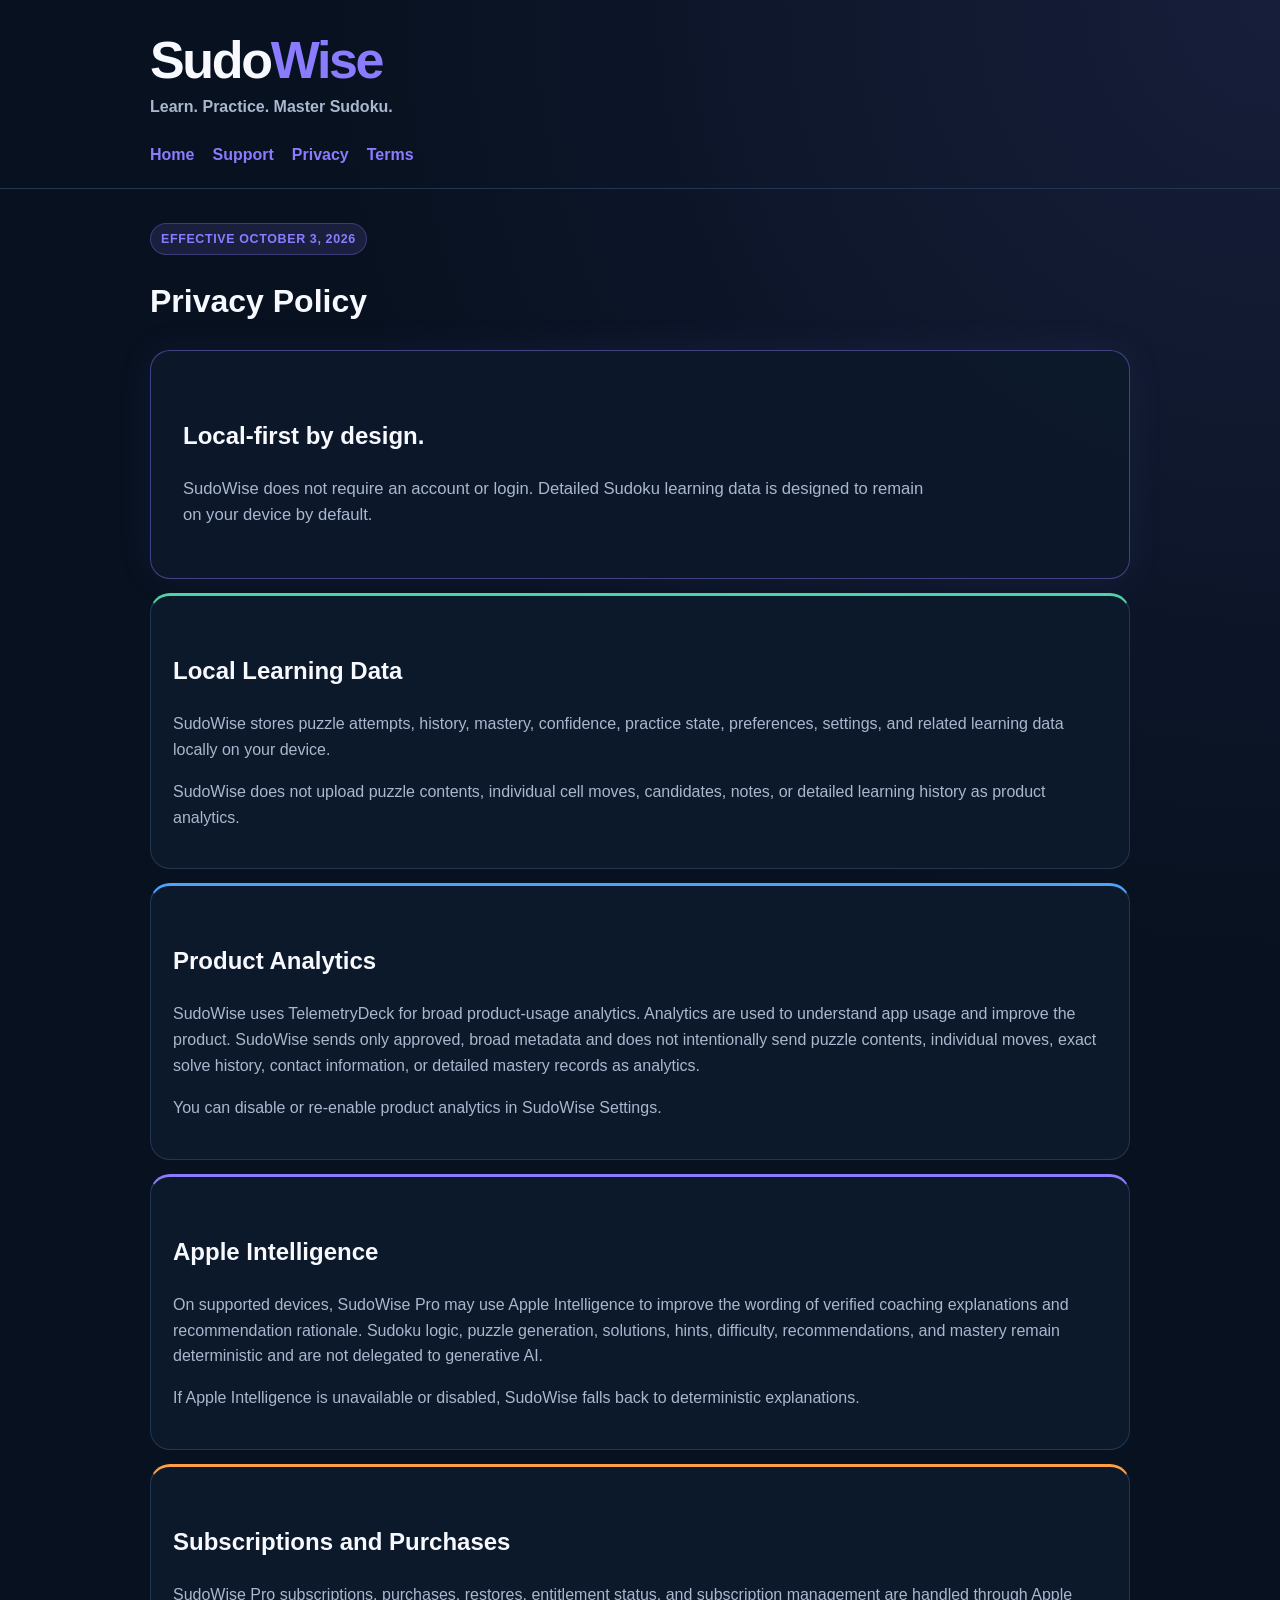
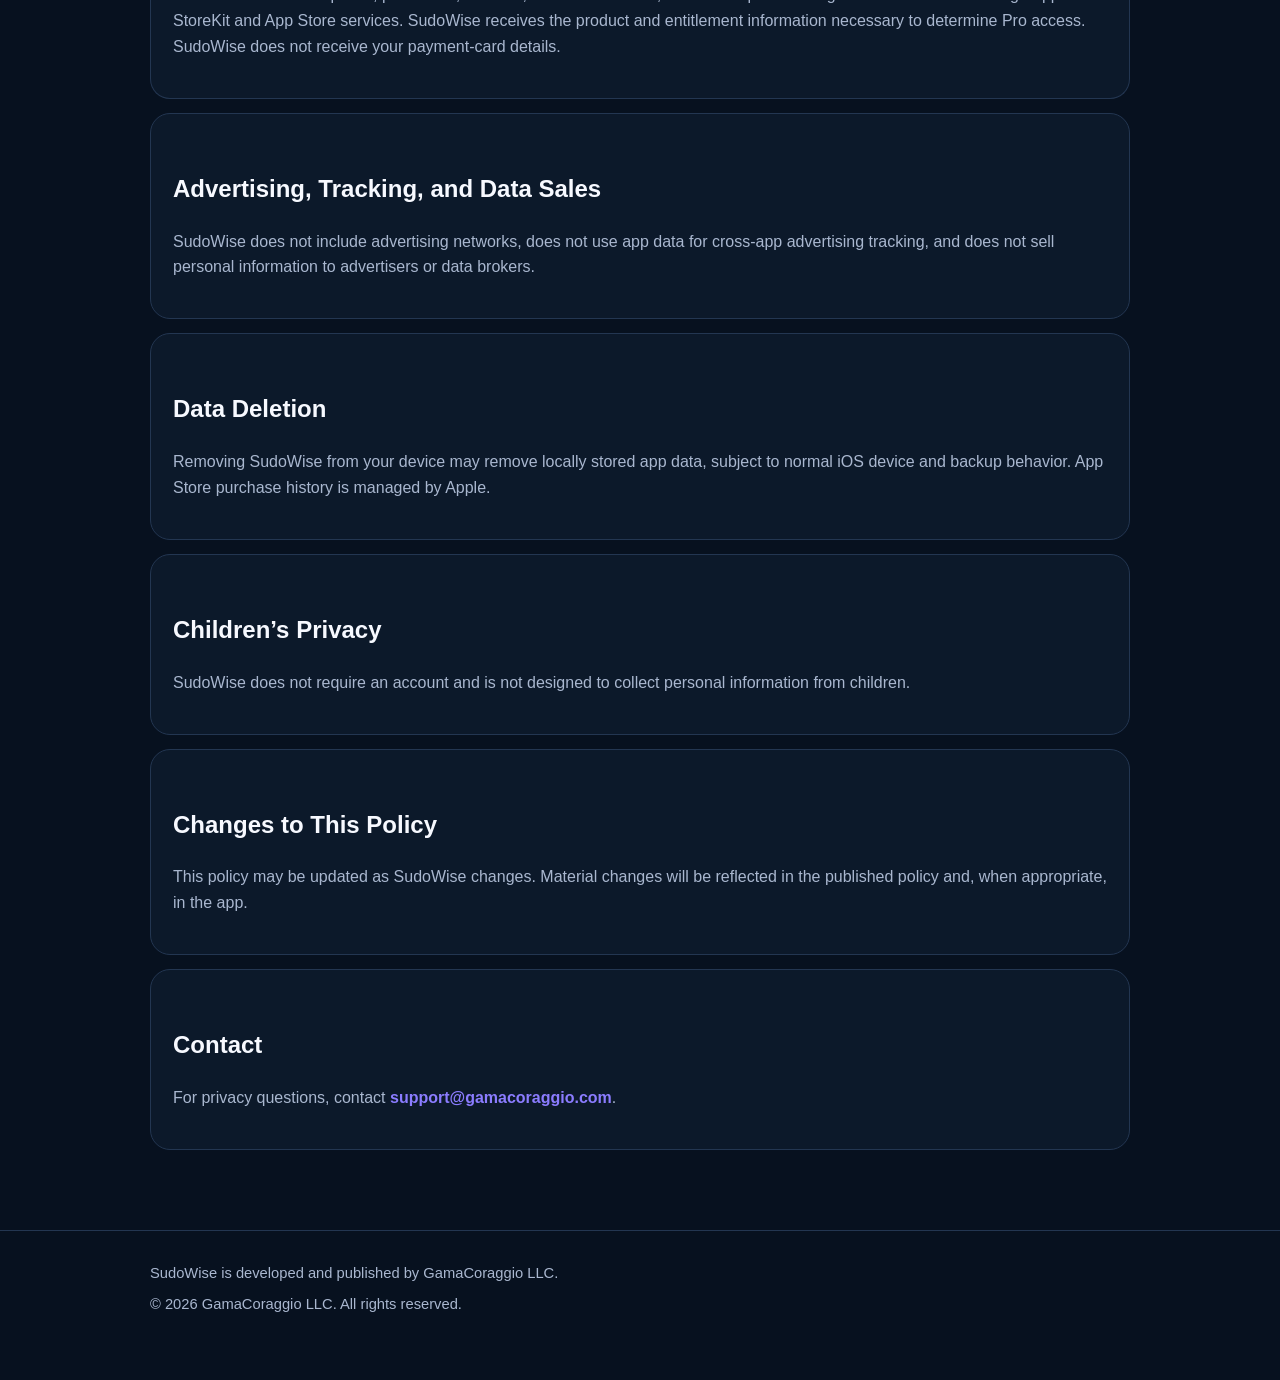
==== privacy/index.html @ 28a34da1 "feat: launch SudoWise website" ====
<!doctype html>
<html lang="en">
<head>
  <meta charset="utf-8">
  <meta name="viewport" content="width=device-width,initial-scale=1">
  <meta name="description" content="SudoWise Privacy Policy.">
  <title>Privacy Policy | SudoWise</title>
  <link rel="stylesheet" href="/styles.css">
</head>
<body>
<header><div class="wrap">
  <div class="brand"><a href="/">Sudo<span class="brand-wise">Wise</span></a></div>
  <p class="tagline">Learn. Practice. Master Sudoku.</p>
  <nav><a href="/">Home</a><a href="/support/">Support</a><a href="/privacy/">Privacy</a><a href="/terms/">Terms</a></nav>
</div></header>

<main class="wrap">
  <span class="badge">Effective October 3, 2026</span>
  <h1>Privacy Policy</h1>

  <section class="hero">
    <h2>Local-first by design.</h2>
    <p>SudoWise does not require an account or login. Detailed Sudoku learning data is designed to remain on your device by default.</p>
  </section>

  <section class="card green">
    <h2>Local Learning Data</h2>
    <p>SudoWise stores puzzle attempts, history, mastery, confidence, practice state, preferences, settings, and related learning data locally on your device.</p>
    <p>SudoWise does not upload puzzle contents, individual cell moves, candidates, notes, or detailed learning history as product analytics.</p>
  </section>

  <section class="card blue">
    <h2>Product Analytics</h2>
    <p>
      SudoWise uses TelemetryDeck for broad product-usage analytics. Analytics are used to understand app usage and improve the product.
      SudoWise sends only approved, broad metadata and does not intentionally send puzzle contents, individual moves, exact solve history,
      contact information, or detailed mastery records as analytics.
    </p>
    <p>You can disable or re-enable product analytics in SudoWise Settings.</p>
  </section>

  <section class="card violet">
    <h2>Apple Intelligence</h2>
    <p>
      On supported devices, SudoWise Pro may use Apple Intelligence to improve the wording of verified coaching explanations and recommendation rationale.
      Sudoku logic, puzzle generation, solutions, hints, difficulty, recommendations, and mastery remain deterministic and are not delegated to generative AI.
    </p>
    <p>If Apple Intelligence is unavailable or disabled, SudoWise falls back to deterministic explanations.</p>
  </section>

  <section class="card orange">
    <h2>Subscriptions and Purchases</h2>
    <p>
      SudoWise Pro subscriptions, purchases, restores, entitlement status, and subscription management are handled through Apple StoreKit and App Store services.
      SudoWise receives the product and entitlement information necessary to determine Pro access. SudoWise does not receive your payment-card details.
    </p>
  </section>

  <section class="card">
    <h2>Advertising, Tracking, and Data Sales</h2>
    <p>SudoWise does not include advertising networks, does not use app data for cross-app advertising tracking, and does not sell personal information to advertisers or data brokers.</p>
  </section>

  <section class="card">
    <h2>Data Deletion</h2>
    <p>Removing SudoWise from your device may remove locally stored app data, subject to normal iOS device and backup behavior. App Store purchase history is managed by Apple.</p>
  </section>

  <section class="card">
    <h2>Children’s Privacy</h2>
    <p>SudoWise does not require an account and is not designed to collect personal information from children.</p>
  </section>

  <section class="card">
    <h2>Changes to This Policy</h2>
    <p>This policy may be updated as SudoWise changes. Material changes will be reflected in the published policy and, when appropriate, in the app.</p>
  </section>

  <section class="card">
    <h2>Contact</h2>
    <p>For privacy questions, contact <a href="mailto:support@gamacoraggio.com">support@gamacoraggio.com</a>.</p>
  </section>
</main>

<footer><div class="wrap">
  <p>SudoWise is developed and published by GamaCoraggio LLC.</p>
  <p>&copy; 2026 GamaCoraggio LLC. All rights reserved.</p>
</div></footer>
</body>
</html>
---- styles.css ----
:root {
  --bg: #07111f;
  --surface: #0d1a2b;
  --surface-2: #122238;
  --border: #233651;
  --text: #f7f9ff;
  --secondary: #a9b7cf;
  --muted: #7888a2;
  --violet: #8b7cff;
  --violet-soft: rgba(139,124,255,.14);
  --blue: #4ba3ff;
  --green: #4ed3a7;
  --orange: #ff9f43;
}
* { box-sizing: border-box; }
html { scroll-behavior: smooth; }
body {
  margin: 0;
  font-family: -apple-system, BlinkMacSystemFont, "Segoe UI", sans-serif;
  background:
    radial-gradient(circle at top right, rgba(139,124,255,.12), transparent 30%),
    var(--bg);
  color: var(--text);
  line-height: 1.62;
}
.wrap { width: min(980px, calc(100% - 40px)); margin: 0 auto; }
header { padding: 34px 0 20px; border-bottom: 1px solid var(--border); }
.brand {
  margin: 0;
  font-size: clamp(2.15rem, 7vw, 3.25rem);
  line-height: 1;
  letter-spacing: -.045em;
  font-weight: 850;
}
.brand a { color: var(--text); text-decoration: none; }
.brand-wise { color: var(--violet); }
.tagline { margin: 8px 0 0; color: var(--secondary); font-weight: 650; }
nav { display: flex; flex-wrap: wrap; gap: 10px 18px; margin-top: 22px; }
a { color: var(--violet); text-decoration: none; font-weight: 680; }
a:hover { text-decoration: underline; }
main { padding: 34px 0 20px; }
.hero, .card {
  background: rgba(13,26,43,.96);
  border: 1px solid var(--border);
  border-radius: 20px;
}
.hero {
  padding: 32px;
  border-color: rgba(139,124,255,.42);
  box-shadow: 0 0 38px rgba(139,124,255,.08);
}
.hero h1 {
  margin: 8px 0 12px;
  font-size: clamp(2.15rem, 7vw, 3.3rem);
  line-height: 1.05;
  letter-spacing: -.04em;
}
.hero p { max-width: 760px; font-size: 1.04rem; color: var(--secondary); }
.badge {
  display: inline-block;
  padding: 5px 10px;
  border-radius: 999px;
  background: var(--violet-soft);
  border: 1px solid rgba(139,124,255,.3);
  color: var(--violet);
  font-size: .78rem;
  font-weight: 800;
  letter-spacing: .05em;
  text-transform: uppercase;
}
.actions { display: flex; flex-wrap: wrap; gap: 10px; margin-top: 20px; }
.button {
  display: inline-block;
  padding: 10px 15px;
  border-radius: 999px;
  background: var(--violet);
  color: #07111f;
  text-decoration: none;
  font-weight: 850;
}
.button.secondary {
  color: var(--text);
  background: var(--surface-2);
  border: 1px solid var(--border);
}
.button:hover { text-decoration: none; filter: brightness(1.05); }
h2 { margin-top: 34px; }
h3 { margin: 0 0 6px; }
p, li { color: var(--secondary); }
.grid { display: grid; grid-template-columns: repeat(2, minmax(0,1fr)); gap: 14px; }
.card { padding: 22px; margin: 14px 0; }
.card.violet { border-top: 3px solid var(--violet); }
.card.blue { border-top: 3px solid var(--blue); }
.card.green { border-top: 3px solid var(--green); }
.card.orange { border-top: 3px solid var(--orange); }
.note {
  padding: 14px 16px;
  border-radius: 13px;
  background: var(--surface-2);
  border: 1px solid var(--border);
}
footer {
  margin-top: 46px;
  padding: 24px 0 56px;
  border-top: 1px solid var(--border);
  font-size: .92rem;
}
footer p { margin: 7px 0; }
code { color: #d7ddff; }
@media (max-width: 680px) {
  .grid { grid-template-columns: 1fr; }
  .hero { padding: 23px; }
}
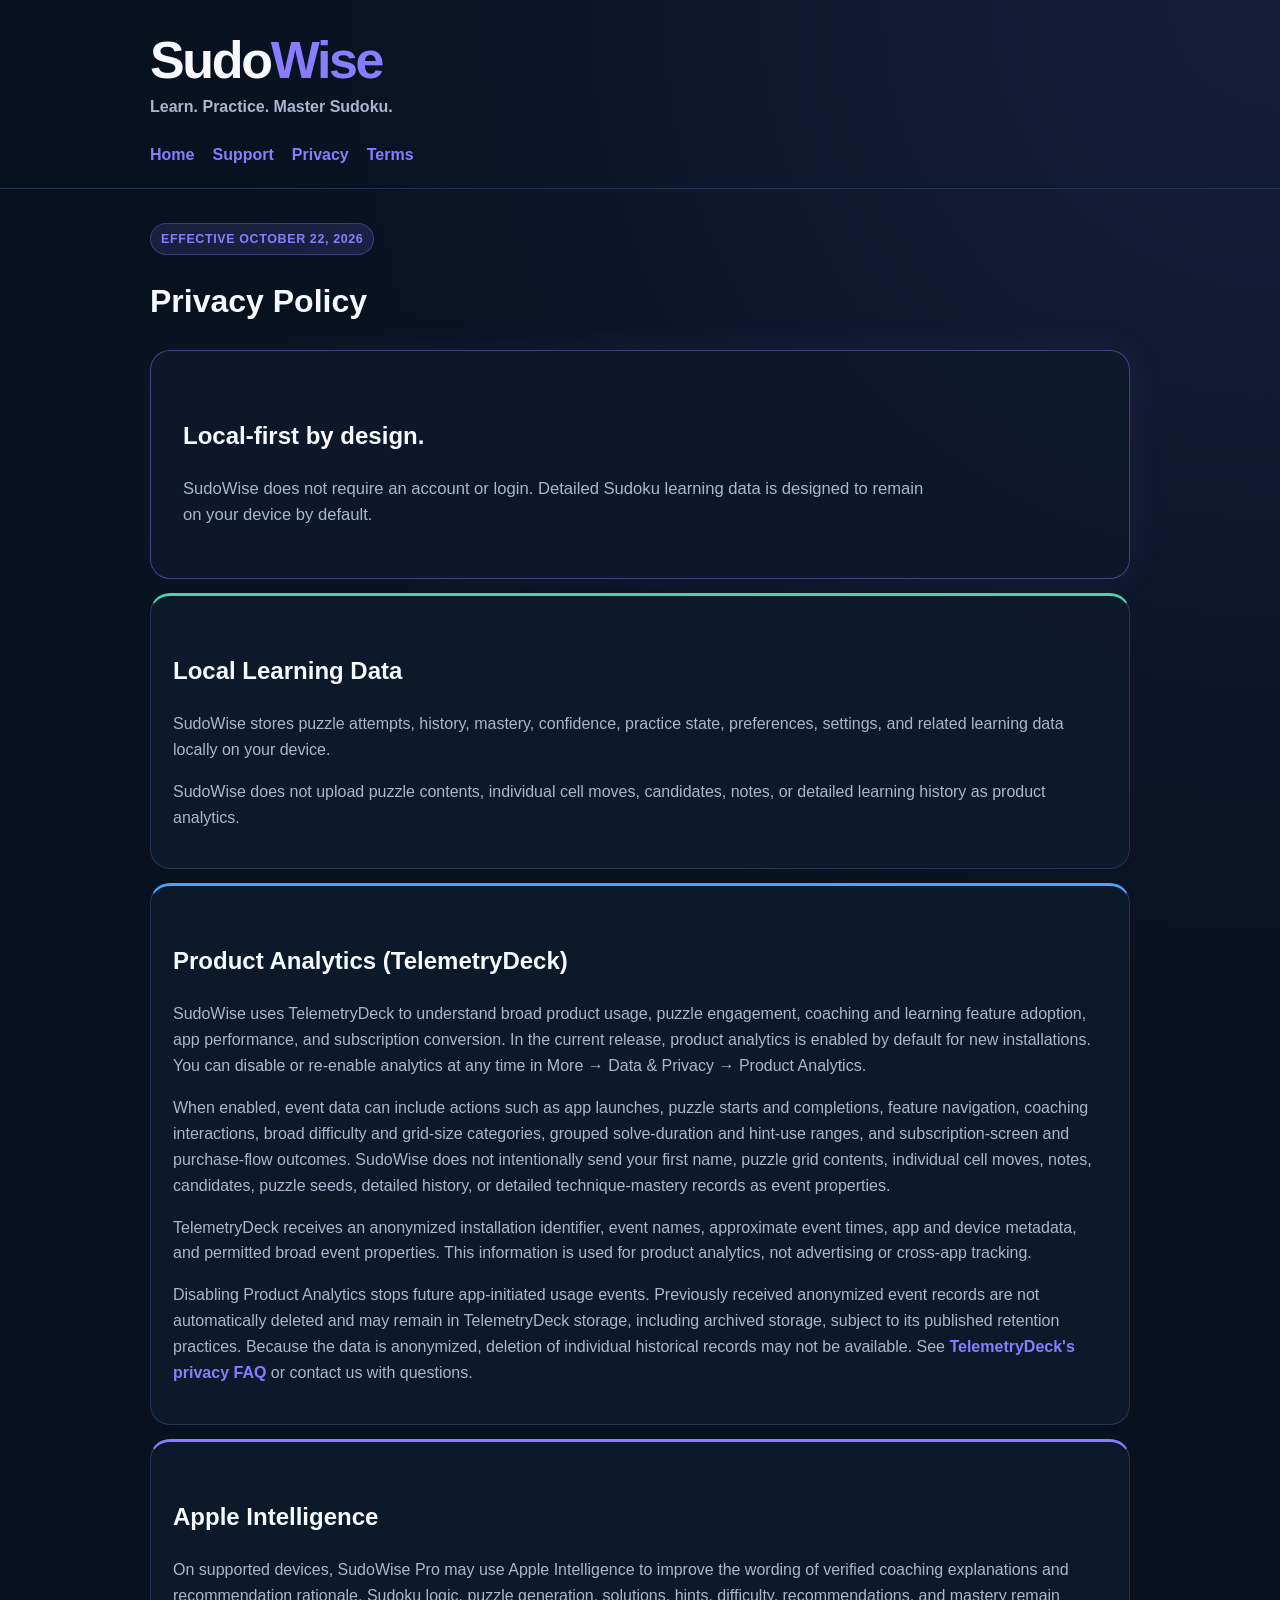
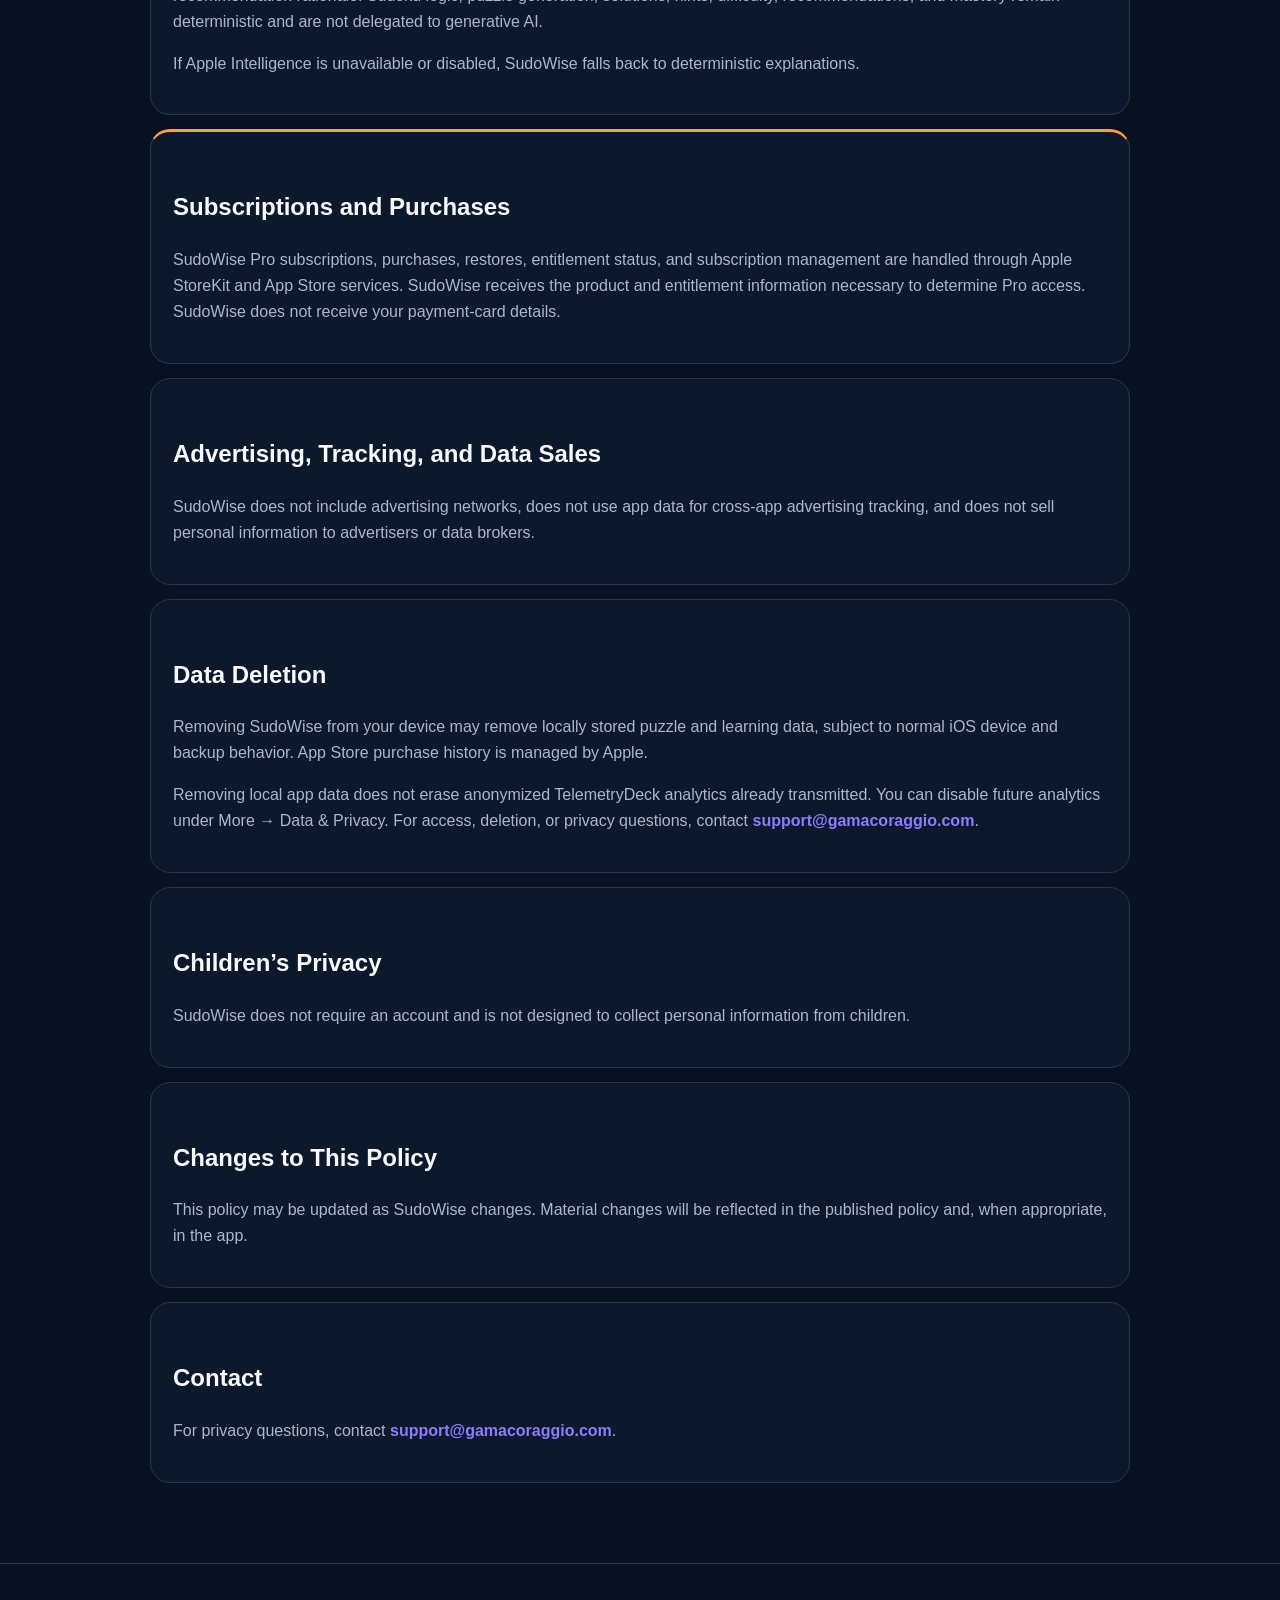
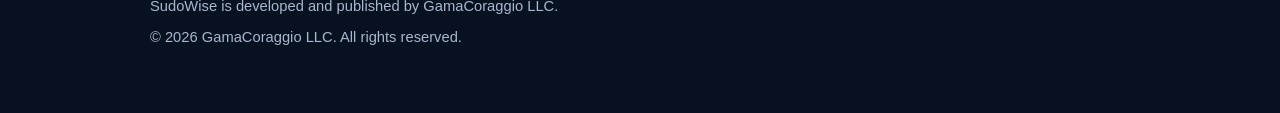
==== commit e5a8cee2: "Update GamaCoraggio app privacy and future integration notices" ====
--- a/privacy/index.html
+++ b/privacy/index.html
@@ -5,7 +5,7 @@
   <meta name="viewport" content="width=device-width,initial-scale=1">
   <meta name="description" content="SudoWise Privacy Policy.">
   <title>Privacy Policy | SudoWise</title>
-  <link rel="stylesheet" href="/styles.css">
+  <link rel="stylesheet" href="../styles.css">
 </head>
 <body>
 <header><div class="wrap">
@@ -15,7 +15,8 @@
 </div></header>
 
 <main class="wrap">
-  <span class="badge">Effective October 3, 2026</span>
+  <span class="badge">Effective October 22, 2026</span>
+  <!-- Privacy and Analytics Disclosure — October 22, 2026 -->
   <h1>Privacy Policy</h1>
 
   <section class="hero">
@@ -30,13 +31,38 @@
   </section>
 
   <section class="card blue">
-    <h2>Product Analytics</h2>
+    <h2>Product Analytics (TelemetryDeck)</h2>
     <p>
-      SudoWise uses TelemetryDeck for broad product-usage analytics. Analytics are used to understand app usage and improve the product.
-      SudoWise sends only approved, broad metadata and does not intentionally send puzzle contents, individual moves, exact solve history,
-      contact information, or detailed mastery records as analytics.
+      SudoWise uses TelemetryDeck to understand broad product usage, puzzle
+      engagement, coaching and learning feature adoption, app performance,
+      and subscription conversion. In the current release, product analytics
+      is enabled by default for new installations. You can disable or re-enable
+      analytics at any time in More &rarr; Data &amp; Privacy &rarr; Product Analytics.
     </p>
-    <p>You can disable or re-enable product analytics in SudoWise Settings.</p>
+    <p>
+      When enabled, event data can include actions such as app launches, puzzle
+      starts and completions, feature navigation, coaching interactions, broad
+      difficulty and grid-size categories, grouped solve-duration and hint-use
+      ranges, and subscription-screen and purchase-flow outcomes. SudoWise does
+      not intentionally send your first name, puzzle grid contents, individual
+      cell moves, notes, candidates, puzzle seeds, detailed history, or detailed
+      technique-mastery records as event properties.
+    </p>
+    <p>
+      TelemetryDeck receives an anonymized installation identifier, event
+      names, approximate event times, app and device metadata, and permitted
+      broad event properties. This information is used for product analytics,
+      not advertising or cross-app tracking.
+    </p>
+    <p>
+      Disabling Product Analytics stops future app-initiated usage events.
+      Previously received anonymized event records are not automatically deleted
+      and may remain in TelemetryDeck storage, including archived storage,
+      subject to its published retention practices. Because the data is
+      anonymized, deletion of individual historical records may not be available.
+      See <a href="https://telemetrydeck.com/docs/guides/privacy-faq/">TelemetryDeck's privacy FAQ</a>
+      or contact us with questions.
+    </p>
   </section>
 
   <section class="card violet">
@@ -63,7 +89,8 @@
 
   <section class="card">
     <h2>Data Deletion</h2>
-    <p>Removing SudoWise from your device may remove locally stored app data, subject to normal iOS device and backup behavior. App Store purchase history is managed by Apple.</p>
+    <p>Removing SudoWise from your device may remove locally stored puzzle and learning data, subject to normal iOS device and backup behavior. App Store purchase history is managed by Apple.</p>
+    <p>Removing local app data does not erase anonymized TelemetryDeck analytics already transmitted. You can disable future analytics under More &rarr; Data &amp; Privacy. For access, deletion, or privacy questions, contact <a href="mailto:support@gamacoraggio.com">support@gamacoraggio.com</a>.</p>
   </section>
 
   <section class="card">
@@ -86,5 +113,6 @@
   <p>SudoWise is developed and published by GamaCoraggio LLC.</p>
   <p>&copy; 2026 GamaCoraggio LLC. All rights reserved.</p>
 </div></footer>
+  <!-- GC 2026-10-22 coordinated Garmin + four-app privacy update -->
 </body>
 </html>
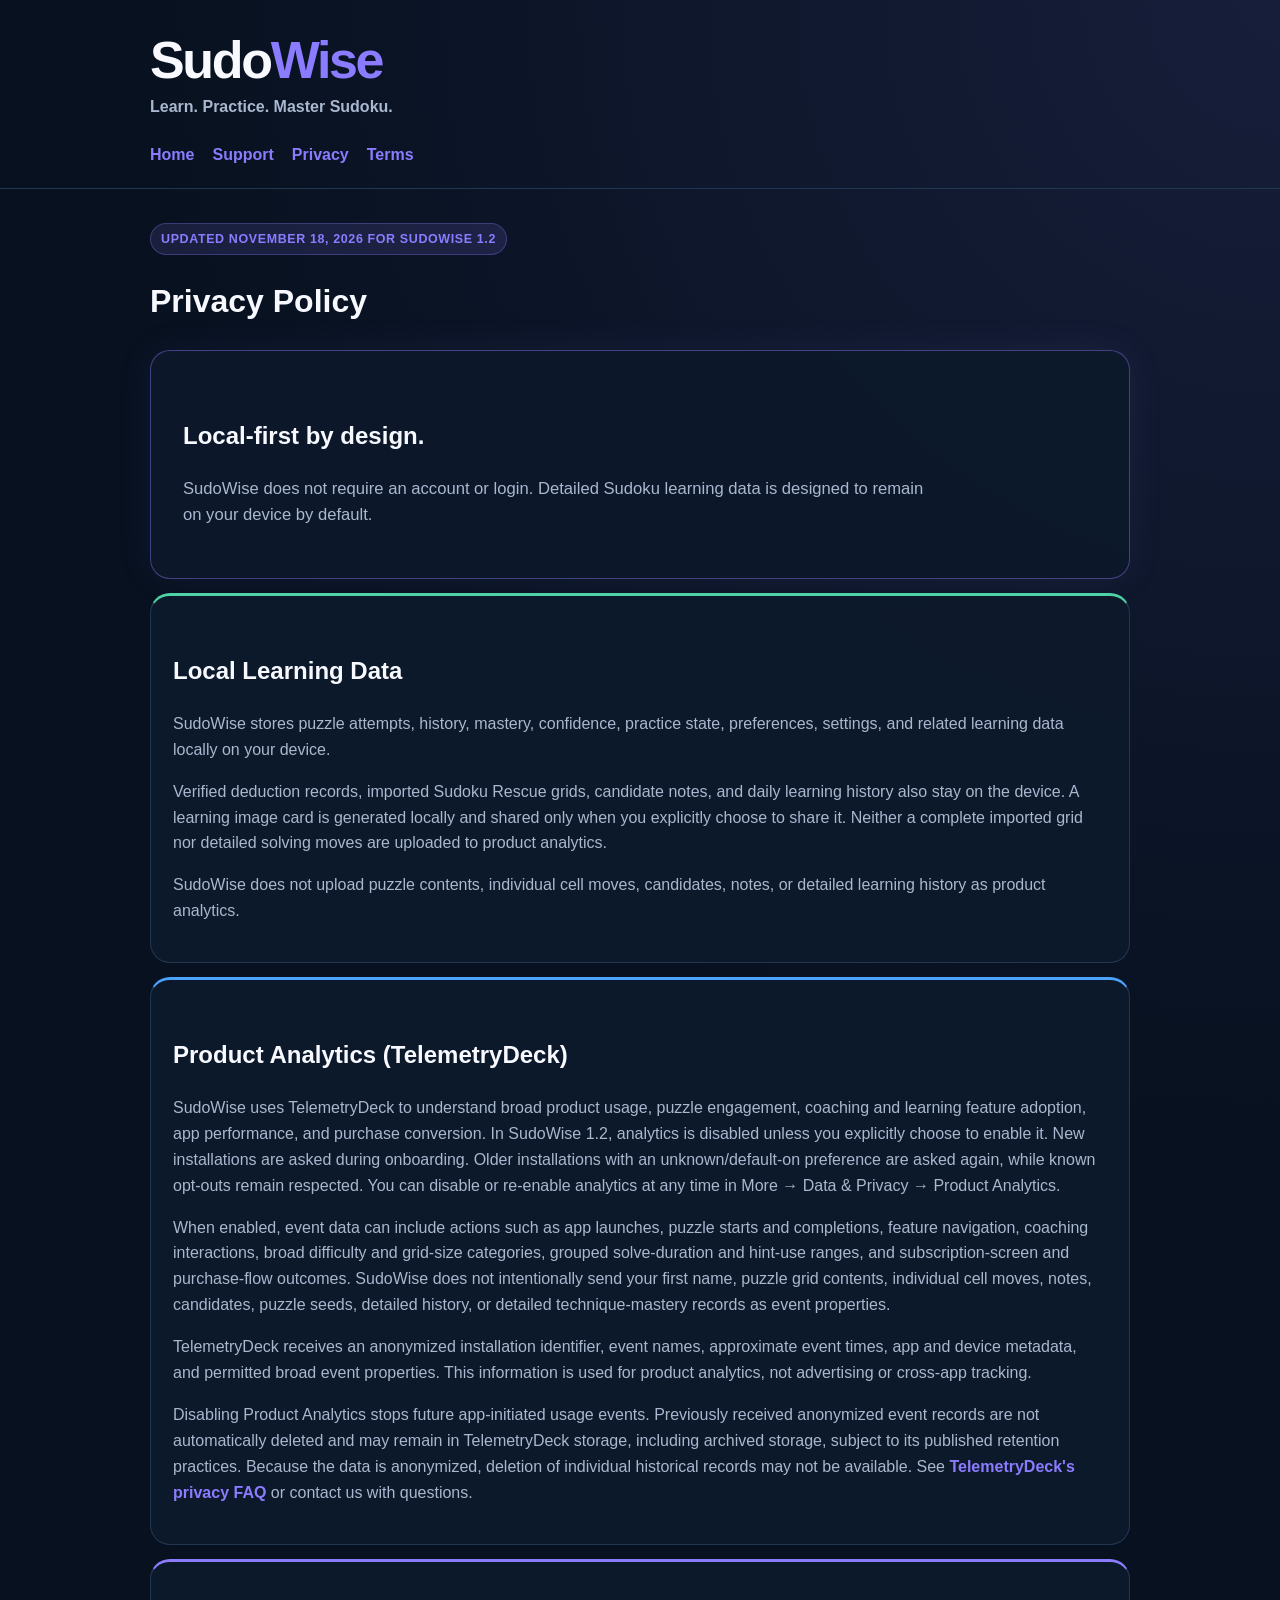
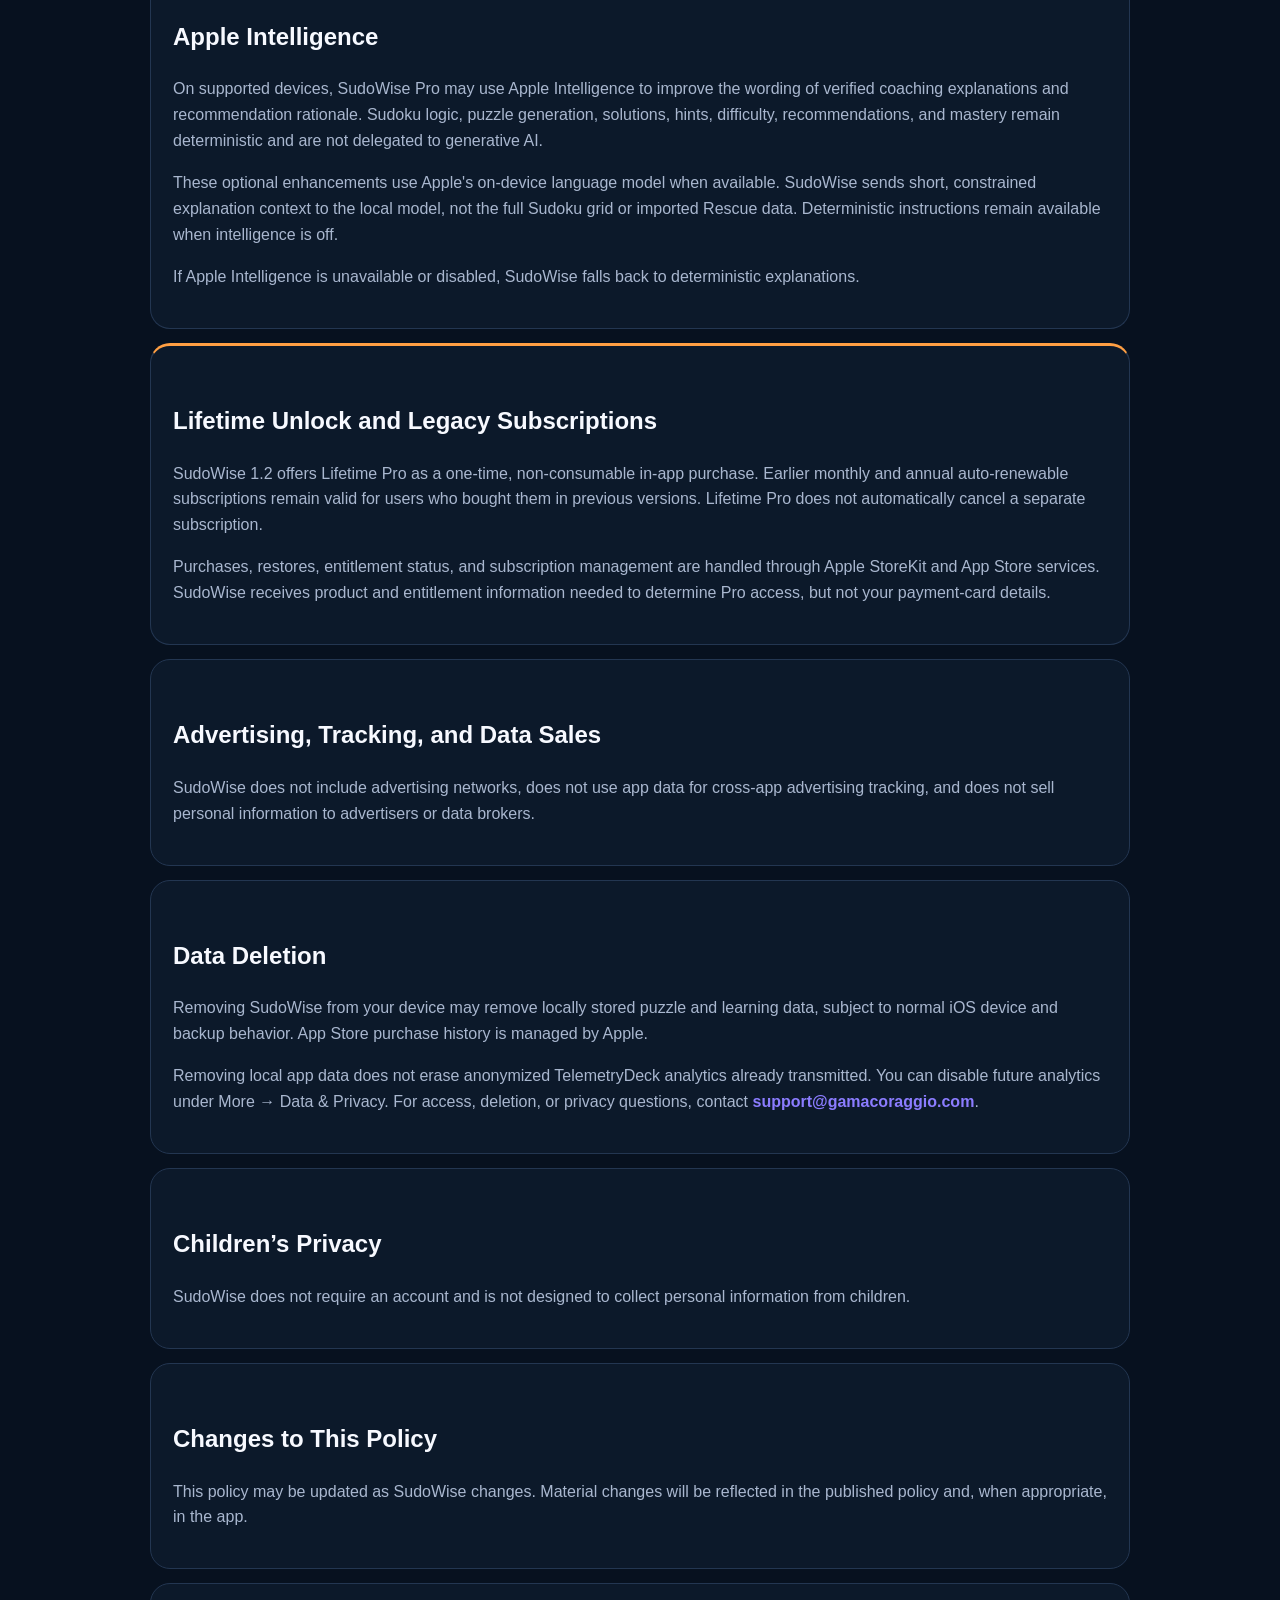
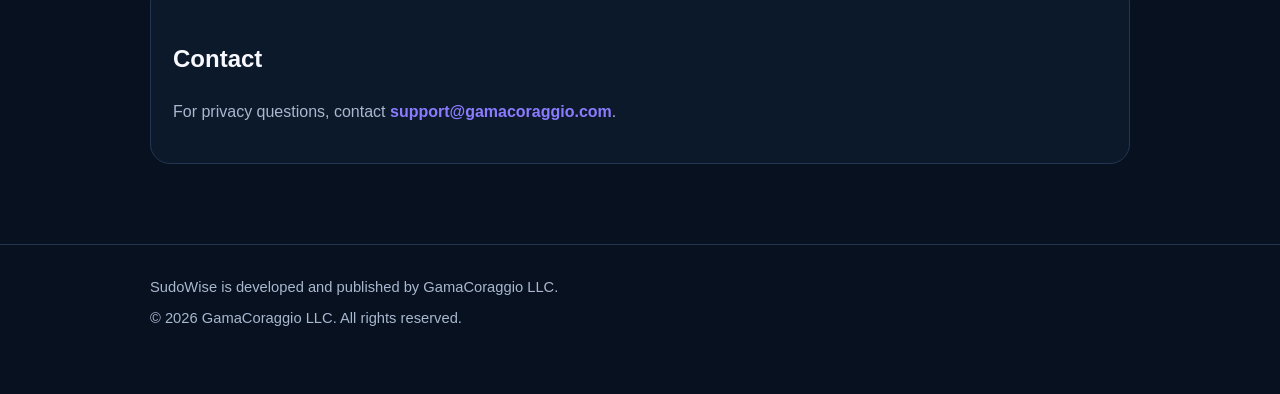
==== commit 3355e6e8: "feat(website): align privacy, Lifetime Pro and education messaging with SudoWise 1.2" ====
--- a/privacy/index.html
+++ b/privacy/index.html
@@ -15,8 +15,8 @@
 </div></header>
 
 <main class="wrap">
-  <span class="badge">Effective October 22, 2026</span>
-  <!-- Privacy and Analytics Disclosure — October 22, 2026 -->
+  <span class="badge">Updated November 18, 2026 for SudoWise 1.2</span>
+  <!-- Privacy and Analytics Disclosure — November 18, 2026 -->
   <h1>Privacy Policy</h1>
 
   <section class="hero">
@@ -27,6 +27,7 @@
   <section class="card green">
     <h2>Local Learning Data</h2>
     <p>SudoWise stores puzzle attempts, history, mastery, confidence, practice state, preferences, settings, and related learning data locally on your device.</p>
+    <p>Verified deduction records, imported Sudoku Rescue grids, candidate notes, and daily learning history also stay on the device. A learning image card is generated locally and shared only when you explicitly choose to share it. Neither a complete imported grid nor detailed solving moves are uploaded to product analytics.</p>
     <p>SudoWise does not upload puzzle contents, individual cell moves, candidates, notes, or detailed learning history as product analytics.</p>
   </section>
 
@@ -35,9 +36,12 @@
     <p>
       SudoWise uses TelemetryDeck to understand broad product usage, puzzle
       engagement, coaching and learning feature adoption, app performance,
-      and subscription conversion. In the current release, product analytics
-      is enabled by default for new installations. You can disable or re-enable
-      analytics at any time in More &rarr; Data &amp; Privacy &rarr; Product Analytics.
+      and purchase conversion. In SudoWise 1.2, analytics is disabled
+      unless you explicitly choose to enable it. New installations are asked
+      during onboarding. Older installations with an unknown/default-on
+      preference are asked again, while known opt-outs remain respected.
+      You can disable or re-enable analytics at any time in More &rarr;
+      Data &amp; Privacy &rarr; Product Analytics.
     </p>
     <p>
       When enabled, event data can include actions such as app launches, puzzle
@@ -71,14 +75,17 @@
       On supported devices, SudoWise Pro may use Apple Intelligence to improve the wording of verified coaching explanations and recommendation rationale.
       Sudoku logic, puzzle generation, solutions, hints, difficulty, recommendations, and mastery remain deterministic and are not delegated to generative AI.
     </p>
+    <p>These optional enhancements use Apple's on-device language model when available. SudoWise sends short, constrained explanation context to the local model, not the full Sudoku grid or imported Rescue data. Deterministic instructions remain available when intelligence is off.</p>
     <p>If Apple Intelligence is unavailable or disabled, SudoWise falls back to deterministic explanations.</p>
   </section>
 
   <section class="card orange">
-    <h2>Subscriptions and Purchases</h2>
+    <h2>Lifetime Unlock and Legacy Subscriptions</h2>
     <p>
-      SudoWise Pro subscriptions, purchases, restores, entitlement status, and subscription management are handled through Apple StoreKit and App Store services.
-      SudoWise receives the product and entitlement information necessary to determine Pro access. SudoWise does not receive your payment-card details.
+      SudoWise 1.2 offers Lifetime Pro as a one-time, non-consumable in-app purchase. Earlier monthly and annual auto-renewable subscriptions remain valid for users who bought them in previous versions. Lifetime Pro does not automatically cancel a separate subscription.
+    </p>
+    <p>
+      Purchases, restores, entitlement status, and subscription management are handled through Apple StoreKit and App Store services. SudoWise receives product and entitlement information needed to determine Pro access, but not your payment-card details.
     </p>
   </section>
 
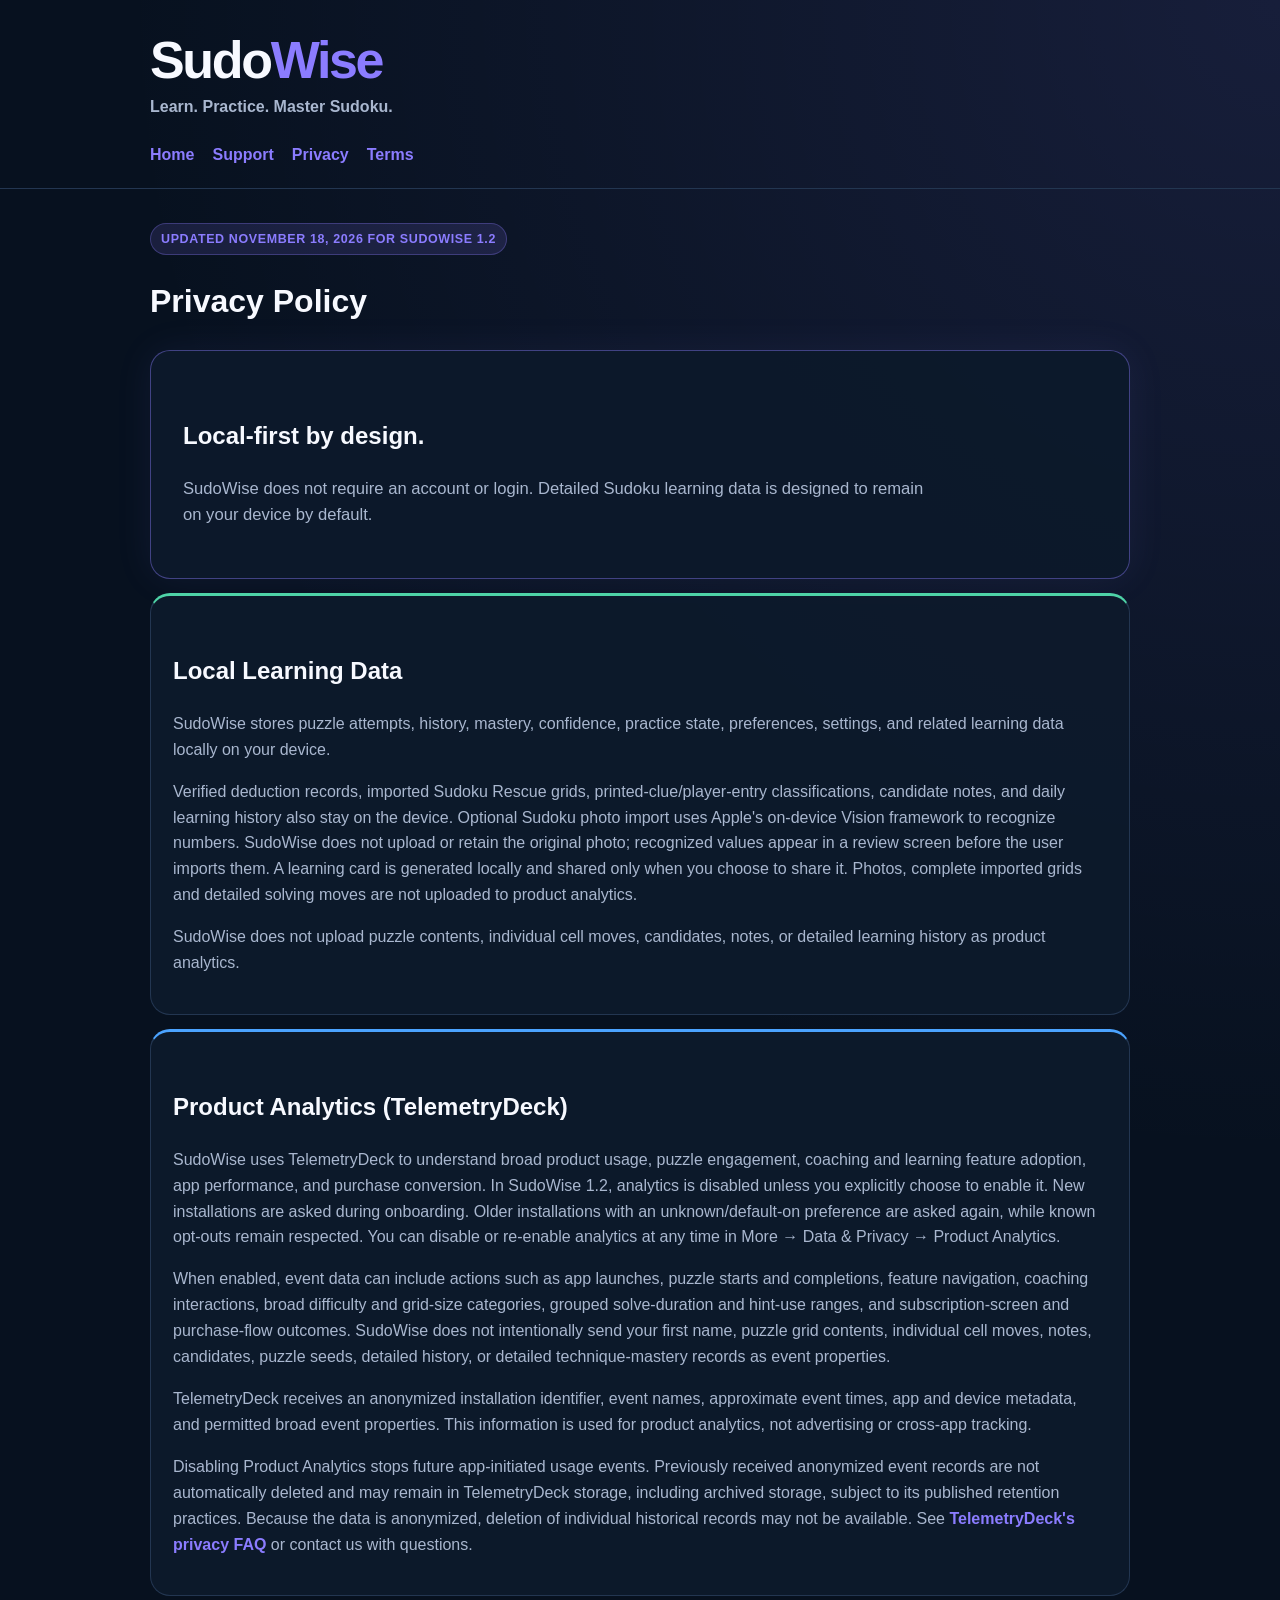
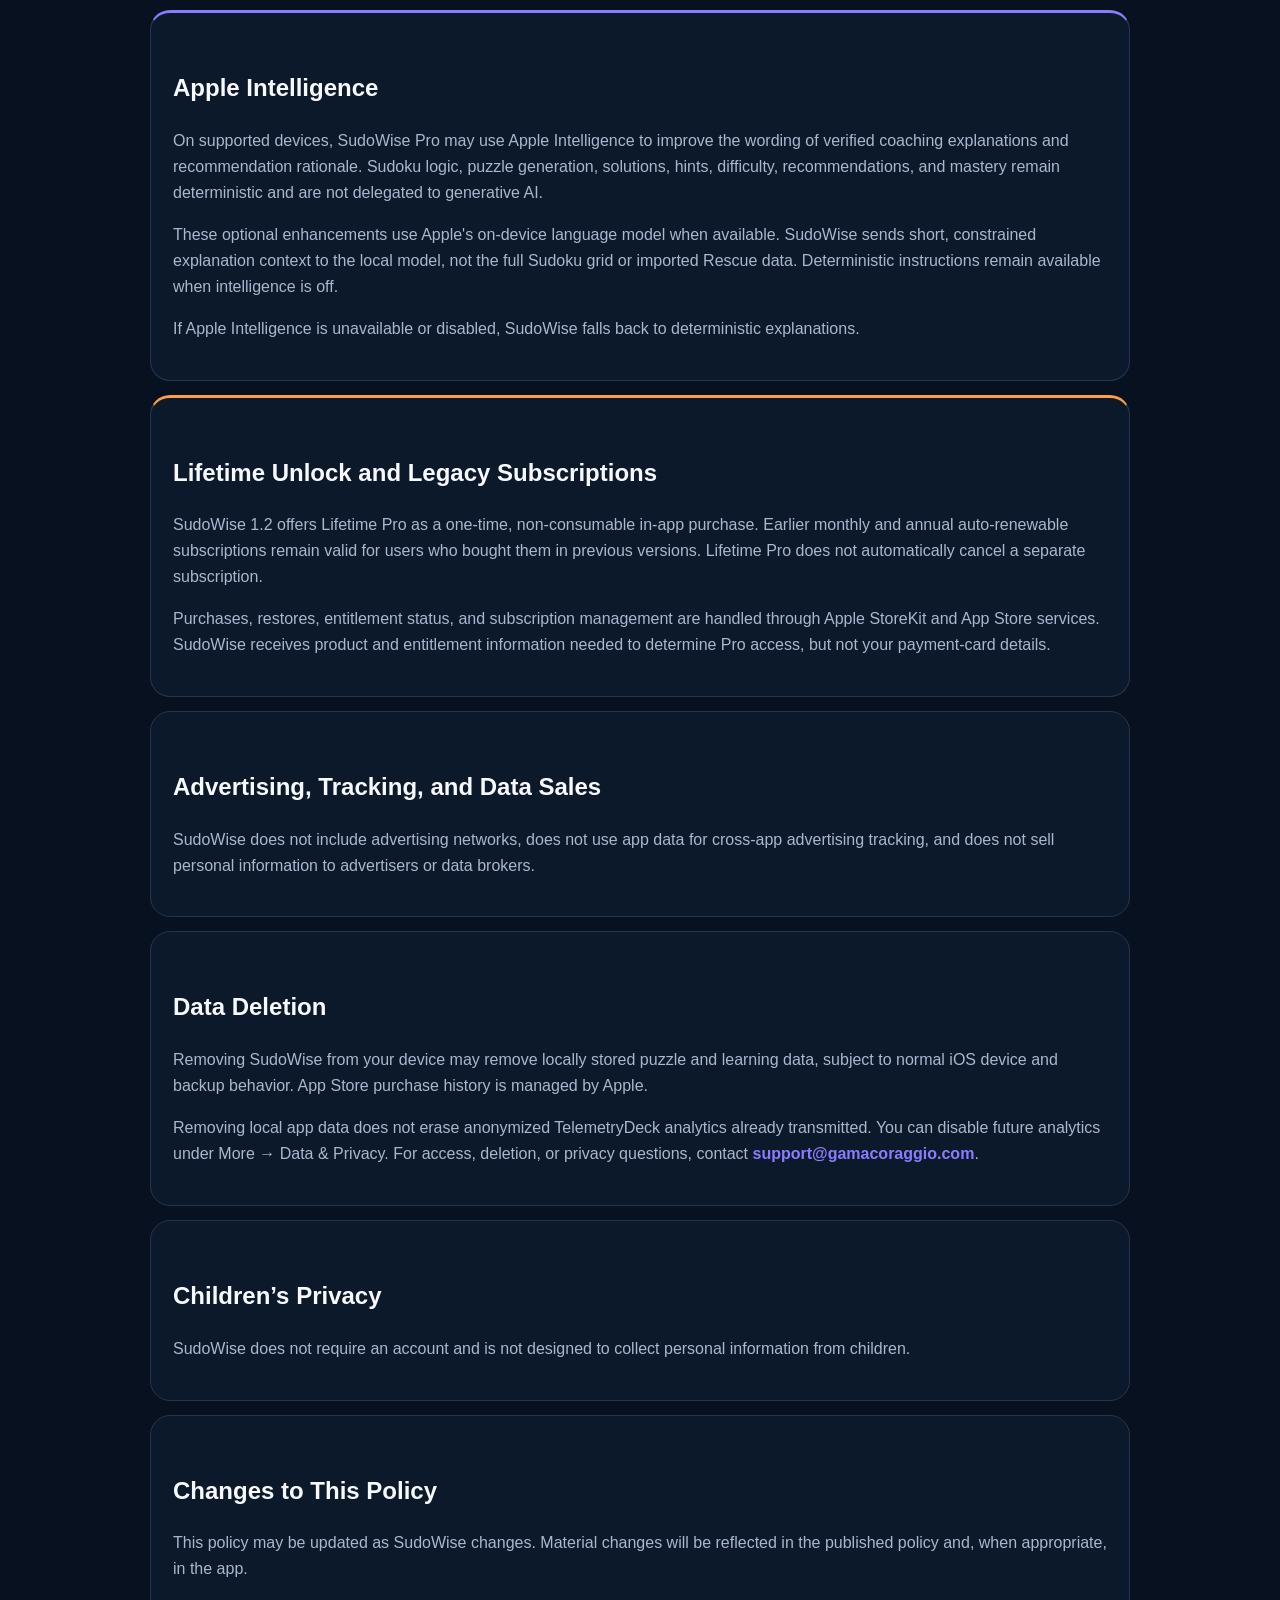
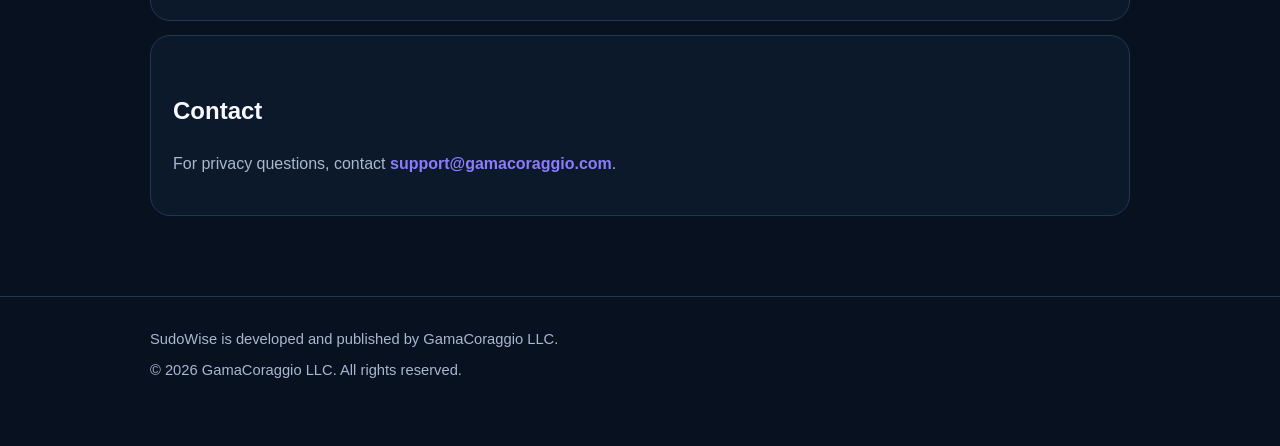
==== commit f037fa4e: "docs(site): disclose on-device Sudoku photo import and user-confirmed clue provenance" ====
--- a/privacy/index.html
+++ b/privacy/index.html
@@ -27,7 +27,7 @@
   <section class="card green">
     <h2>Local Learning Data</h2>
     <p>SudoWise stores puzzle attempts, history, mastery, confidence, practice state, preferences, settings, and related learning data locally on your device.</p>
-    <p>Verified deduction records, imported Sudoku Rescue grids, candidate notes, and daily learning history also stay on the device. A learning image card is generated locally and shared only when you explicitly choose to share it. Neither a complete imported grid nor detailed solving moves are uploaded to product analytics.</p>
+    <p>Verified deduction records, imported Sudoku Rescue grids, printed-clue/player-entry classifications, candidate notes, and daily learning history also stay on the device. Optional Sudoku photo import uses Apple's on-device Vision framework to recognize numbers. SudoWise does not upload or retain the original photo; recognized values appear in a review screen before the user imports them. A learning card is generated locally and shared only when you choose to share it. Photos, complete imported grids and detailed solving moves are not uploaded to product analytics.</p>
     <p>SudoWise does not upload puzzle contents, individual cell moves, candidates, notes, or detailed learning history as product analytics.</p>
   </section>
 
